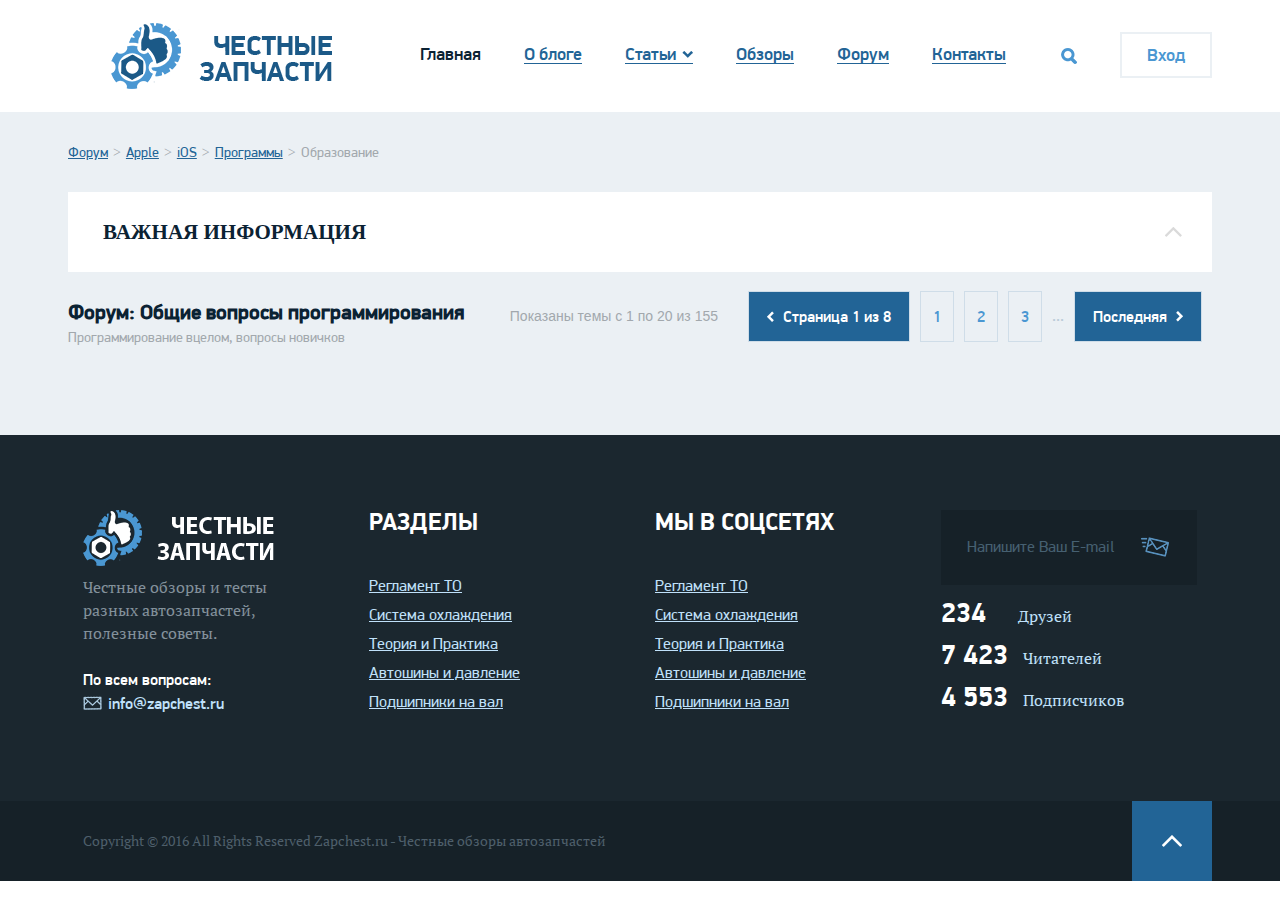
==== forum-lvl2.html @ 83e3230d "add some arrow in forum-main, pageproofs forum-lvl2" ====
<!DOCTYPE html>
<head class="no-js" lang="en">
    <meta charset="utf-8">
    <meta name="viewport" content="width=device-width, initial-scale=1.0">
    <meta name="description" content="">
    <meta name="author" content="Dmitry Dadeco">
    <link rel="shortcut icon" href="">
    <title>Честные запчасти</title>
    <link rel="stylesheet" href="css/bootstrap.min.css">
    <link rel="stylesheet" href="css/fonts.css">
    <link rel="stylesheet" href="css/style.css">
    <link rel="stylesheet" href="css/media.css">
</head>
<body>

    <div id="wrapper">
        <div class="sticky-anchor"></div>
        <menu>
            <div class="container">
                <div class="row">
                    <div class="col-lg-3 col-xs-12 forfix"><a href="#" class="logo"><img src="img/logo.png" alt="Честные запчасти"></a></div>
                    <div class="col-lg-7 col-md-8 col-sm-2 col-xs-5 nav">
                        <ul class="">
                            <li class="current"><a href="#" class="active">Главная</a></li>
                            <li><a href="#">О блоге</a></li>
                            <li><a href="#" class="article">Статьи</a></li>
                            <li><a href="#">Обзоры</a></li>
                            <li><a href="#">Форум</a></li>
                            <li><a href="#">Контакты</a></li>
                        </ul>
                    </div>
                    <div class="col-lg-1 col-md-2 col-sm-8 col-xs-3 forfixsearch">
                        <a href="#" class="search-icon"></a>
                        <input type="text" name="search" class="what-search" placeholder="Что ищем?">
                    </div>
                    <div class="col-lg-1 col-md-2 col-sm-2 col-xs-4 pad-enter">
                        <a href="#" class="enter">Вход</a>
                    </div>
                </div>
            </div>
        </menu>
        <section class="forum-main forum-lvltwo">
            <div class="container">
                <nav class="row">
                    <ul>
                        <li><a href="#">Форум</a></li>
                        <li><a href="#">Apple</a></li>
                        <li><a href="#">iOS</a></li>
                        <li><a href="#">Программы</a></li>
                        <li class="current"><a href="#">Образование</a></li>
                    </ul>
                </nav>
                <article class="row important-info">
                    <h3 class="title">Важная информация</h3>
                </article>
                <div class="row forum-title">
                    <div class="forum-name">
                        <h3>Форум: Общие вопросы программирования</h3>
                        <p>Программирование вцелом, вопросы новичков</p>
                    </div>
                    <div class="pagination clearfix">
                        <p class="show">Показаны темы с 1 по 20 из 155</p>
                        <ul>
                            <li><a href="#"><span class="arrow"></span> Страница 1 из 8</a></li>
                            <li><a href="#">1</a></li>
                            <li><a href="#">2</a></li>
                            <li><a href="#">3</a></li>
                            <li>...</li>
                            <li><a href="#">Последняя <span class="arrow"></span></a></li>
                        </ul>
                            <div ></div>
                    </div>
                </div>
            </div>
        </section>
        <footer>
            <div class="container">
                <div class="row fot">
                    <div class="col-lg-3 col-sm-6 col-xs-12 pad-r">
                        <a href="#" class="logo"><img src="img/logo-footer.png"></a>
                        <span class="logo-text">Честные обзоры и тесты разных автозапчастей, полезные советы.</span>
                        <div class="quest">
                            <span class="quest-text">По всем вопросам:</span>
                            <span class="quest-mail">info@zapchest.ru</span>
                        </div>
                    </div>
                    <div class="col-lg-3 col-sm-6 col-xs-12">
                        <div class="title">Разделы</div>
                        <div class="list">
                            <ul>
                                <li><a href="#">Регламент ТО</a></li>
                                <li><a href="#">Система охлаждения</a></li>
                                <li><a href="#">Теория и Практика</a></li>
                                <li><a href="#">Автошины и давление</a></li>
                                <li><a href="#">Подшипники на вал</a></li>
                            </ul>
                        </div>
                    </div>
                    <div class="col-lg-3 col-sm-6 col-xs-12">
                        <div class="title">Мы в соцсетях</div>
                        <div class="list">
                            <ul>
                                <li><a href="#">Регламент ТО</a></li>
                                <li><a href="#">Система охлаждения</a></li>
                                <li><a href="#">Теория и Практика</a></li>
                                <li><a href="#">Автошины и давление</a></li>
                                <li><a href="#">Подшипники на вал</a></li>
                            </ul>
                        </div>
                    </div>
                    <div class="col-lg-3 col-sm-6 col-xs-12">
                        <input type="email" name="email" id="email" placeholder="Напишите Ваш E-mail">
                        <div class="friend num-info"><span class="num">234</span><span class="whom">Друзей</span></div>
                        <div class="reader num-info"><span class="num">7 423</span><span class="whom">Читателей</span></div>
                        <div class="subscribers num-info"><span class="num">4 553</span><span class="whom">Подписчиков</span></div>
                    </div>
                </div>
            </div>
        </footer>
        <div class="copyright">
            <div class="container">
                <div class="row">
                    <div class="col-xs-12">Copyright © 2016 All Rights Reserved Zapchest.ru - Честные обзоры автозапчастей</div>
                    <a href="#wrapper" id="top"></a>
                </div>
            </div>
        </div>

    <script src="js/jquery-1.12.3.min.js"></script>
  <script src="js/main.js"></script>
</body>
</html>
---- css/fonts.css ----
@font-face {
	font-family: "pfdindisplaypro-med";
	src: url("../fonts/pfdindisplaypro-med.eot");
	src: url("../fonts/pfdindisplaypro-med.eot?#iefix")format("embedded-opentype"),
	url("../fonts/pfdindisplaypro-med.ttf") format("truetype");
	font-style: normal;
	font-weight: normal;
}
@font-face {
	font-family: "pfdindisplaypro-bold";
	src: url("../fonts/pfdindisplaypro-bold.eot");
	src: url("../fonts/pfdindisplaypro-bold.eot?#iefix")format("embedded-opentype"),
	url("../fonts/pfdindisplaypro-bold.ttf") format("truetype");
	font-style: normal;
	font-weight: normal;
}
@font-face {
	font-family: "pfdindisplaypro-reg";
	src: url("../fonts/pfdindisplaypro-reg.eot");
	src: url("../fonts/pfdindisplaypro-reg.eot?#iefix")format("embedded-opentype"),
	url("../fonts/pfdindisplaypro-reg.ttf") format("truetype");
	font-style: normal;
	font-weight: normal;
}
@font-face {
	font-family: "PTF55F";
	src: url("../fonts/PTF55F.eot");
	src: url("../fonts/PTF55F.eot?#iefix")format("embedded-opentype"),
	url("../fonts/PTF55F.ttf") format("truetype");
	font-style: normal;
	font-weight: normal;
}
@font-face {
	font-family: "MyriadPro-Bold";
	src: url("../fonts/MyriadPro/MyriadPro-Bold.otf");
	src: url("../fonts/MyriadPro/MyriadPro-Bold.eot");
	src: url("../fonts/MyriadPro/MyriadPro-Bold.eot?#iefix")format("embedded-opentype"),
	url("../fonts/MyriadPro/MyriadPro-Bold.ttf") format("truetype");
	font-style: normal;
	font-weight: normal;
}
@font-face {
	font-family: "fontawesome-webfont";
	src: url("../fonts/fontawesome-webfont.eot");
	src: url("../fonts/fontawesome-webfont.eot?#iefix")format("embedded-opentype"),
	url("../fonts/fontawesome-webfont.ttf") format("truetype");
	font-style: normal;
	font-weight: normal;
}
@font-face {
	font-family: "FontAwesome";
	src: url("../fonts/FontAwesome.eot");
	src: url("../fonts/FontAwesome.eot?#iefix")format("embedded-opentype"),
	url("../fonts/FontAwesome.ttf") format("truetype");
	font-style: normal;
	font-weight: normal;
}
---- css/style.css ----
html {
  font-family: sans-serif; /* 1 */
  -ms-text-size-adjust: 100%; /* 2 */
  -webkit-text-size-adjust: 100%; /* 2 */
}
body {
  margin: 0;
}
article,
aside,
details, /* 1 */
figcaption,
figure,
footer,
header,
main, /* 2 */
menu,
nav,
section,
summary { /* 1 */
  display: block;
}
audio,
canvas,
progress,
video {
  display: inline-block;
}
audio:not([controls]) {
  display: none;
  height: 0;
}
progress {
  vertical-align: baseline;
}

template,
[hidden] {
  display: none;
}
a {
  background-color: transparent;
}

a:active,
a:hover {
  outline-width: 0;
}
abbr[title] {
  border-bottom: none;
  text-decoration: underline;
  text-decoration: underline dotted;
}
b,
strong {
  font-weight: inherit;
}
b,
strong {
  font-weight: bolder;
}
dfn {
  font-style: italic;
}
h1 {
  font-size: 2em;
  margin: 0.67em 0;
}
mark {
  background-color: #ff0;
  color: #000;
}
small {
  font-size: 80%;
}
sub,
sup {
  font-size: 75%;
  line-height: 0;
  position: relative;
  vertical-align: baseline;
}
sub {
  bottom: -0.25em;
}

sup {
  top: -0.5em;
}
img {
  border-style: none;
}
svg:not(:root) {
  overflow: hidden;
}
code,
kbd,
pre,
samp {
  font-family: monospace, monospace;
  font-size: 1em; }
figure {
  margin: 1em 40px;
}
hr {
  box-sizing: content-box; /* 1 */
  height: 0; /* 1 */
  overflow: visible; /* 2 */
}
button,
input,
select,
textarea {
  font: inherit;
}
optgroup {
  font-weight: bold;
}
button,
input,
select {
  overflow: visible;
}
button,
input,
select,
textarea {
  margin: 0;
}
button,
select {
  text-transform: none;
}
button,
[type="button"],
[type="reset"],
[type="submit"] {
  cursor: pointer;
}
[disabled] {
  cursor: default;
}
button,
html [type="button"],
[type="reset"],
[type="submit"] {
  -webkit-appearance: button;
}
button::-moz-focus-inner,
input::-moz-focus-inner {
  border: 0;
  padding: 0;
}
button:-moz-focusring,
input:-moz-focusring {
  outline: 1px dotted ButtonText;
}
fieldset {
  border: 1px solid #c0c0c0;
  margin: 0 2px;
  padding: 0.35em 0.625em 0.75em;
}
legend {
  box-sizing: border-box;
  color: inherit;
  display: table;
  max-width: 100%;
  padding: 0;
  white-space: normal;
}
textarea {
  overflow: auto;
}
[type="checkbox"],
[type="radio"] {
  box-sizing: border-box;
  padding: 0;
}
[type="number"]::-webkit-inner-spin-button,
[type="number"]::-webkit-outer-spin-button {
  height: auto;
}
[type="search"] {
  -webkit-appearance: textfield;
}
[type="search"]::-webkit-search-cancel-button,
[type="search"]::-webkit-search-decoration {
  -webkit-appearance: none;
}
a, a:hover, a:focus {
  text-decoration: none;
}
body {
  overflow-x:hidden;
}
#wrapper {
  background: #ebf0f4;
  width: 100%;
  height: 100%;

}
menu {
  background: #fff;
  min-height: 112px;
  margin:0;
  padding-left: 0;
}
.logo {
  padding: 23px 28px 23px;
  display: block;
}
menu ul {
  padding: 0;
  margin-top:45px;
  float: right;
}
menu ul li {
  float: left;
  list-style: none;
  margin-right: 43px;
}
menu ul li:last-child {
  margin-right: 0;
}
menu ul li a {
  color: #226496;
  font-family: pfdindisplaypro-med;
  font-size: 18px;
  line-height: 18px;
  display: block;
  border-bottom: 1px solid #226496;
}
menu ul li a.article {
  background: url(../img/arrow-bottom.png) no-repeat center right;
  padding-right: 17px;
}
menu ul li:first-child a, menu ul li:first-child a:hover, menu ul li:first-child a:focus {
  border-bottom: transparent 1px solid;
}
menu ul li a.active,menu ul li a.active:hover,menu ul li a.active:focus {
  color: #0b2233;
}
menu ul li a:hover {
  color: #4a97d2;
  border-bottom: 1px solid #4a97d2;
}
.search-icon {
  width: 16px;
  height: 16px;
  background: url(../img/search-icon.png);
  margin:48px auto 5px;
  display: block;
}
.enter {
  font-family: pfdindisplaypro-med;
  display: block;
  padding: 8px 0;
  border: 2px solid #ebf0f4;
  color:#4a97d2;
  font-size: 18px;
  text-align: center;
  margin-top: 32px;
  width: 92px;
  float: right;
}
.enter:hover {
  background: #ebf0f4;
  color:#4a97d2;
}
.pad-enter {
  padding: 0 0 0 4px;
}
.info {
  background: #226496;
  min-height: 80px;
  width: 100%;
  padding-top: 14.5px;
}
.info .number.pad {
  padding-left: 35px;

}
.info .number {
  font-family: pfdindisplaypro-bold;
  font-size: 35px;
  color: #fff;
  padding-left: 10px;
}
.info .subscribers {
  font-family: pfdindisplaypro-reg;
  font-size: 16px;
  color: #c0e1fa;
  padding: 12px;
}
.nopad-l {
  padding: 0;
}
#email {
  font-family: pfdindisplaypro-reg;
  font-size: 16px;
  color: #fff;
  background: #1b5987 url(../img/message-icon.png) no-repeat right 28px center;
  border:none;
  padding:29px;
  margin-top: -14px;
  width: 100%;
}
.nopad {
  padding:0;
}

section.wrap-main-news {
  width: 100%;
  min-height: 819px;
}
.header-bg {
  position: absolute;
  /*left: 50%;
  margin-left:-961px;*/
  left: 0;
  right: 0;
  margin: auto;
}
.main-news{
  padding:45px 80px 0 80px;
  color: #fff;
}
.main-news .user, .main-news .clock {
  font-family: "pfdindisplaypro-reg";
  font-size: 16px;
  display: inline-block;
}
.main-news .clock {
  background: url(../img/clock.png) no-repeat left center;
  padding-left: 25px;
}
.main-news .user {
  background: url(../img/user.png) no-repeat left center;
  padding-left: 25px;
  margin-left: 25px;
}
.main-news a:hover {
  color: #50adf2;
}
.main-news a {
  font-family: "pfdindisplaypro-med";
  font-size: 43px;
  line-height: 43px;
  color: #fff;
  text-decoration: underline;
}
.main-news .text {
  font-family: "PTF55F", regular;
  font-size: 20px;
  display: block;
  margin-top: 30px;
}
.main-news .bottom {
  margin:45px 0;
}
.main-news .bottom a {
  font-family: "pfdindisplaypro-reg";
  font-size: 17px;
  margin-right:20px;
}
.main-news .bottom .left {
  float: left;
  height: 43px;
}
.main-news .bottom .right {
  float: right;
  height: 43px;
}
.main-news .bottom .right span {
  display: inline-block;
  text-align: right;
  margin-right:15px;
  font-family: "pfdindisplaypro-reg";
  font-size: 17px;
  padding: 9.5px 0;
}
.main-news .bottom .chat {
  background: url(../img/chat.png) no-repeat left center;
  width: 40px;
}
.main-news .bottom .eye {
  background: url(../img/eye.png) no-repeat left center;
  width: 50px;
}
.wrap-news {
  color: #000;
  font-family: "pfdindisplaypro-reg";
  font-size: 16px;
  margin-top:-320px;
}
.wrap-news main {
  width: 72%;
  float: left;
}
.wrap-news main .photo {
  height:247px;
  color: #a2a8ad;
  position: relative;
  overflow:hidden;
}
.wrap-news main .photo img {
  width: 100%;
}
.wrap-news main .wrap-CU {
  background: #fff;
  padding: 10px 20px 0;
  display: inline-block;
  position: absolute;
  bottom: 0;
  left: 5%;
}

.wrap-news main .photo .user, .wrap-news main .photo .clock {
  font-family: "pfdindisplaypro-reg";
  font-size: 16px;
  display: inline-block;
}
.wrap-news main .photo .clock {
  background: url(../img/clock-grey.png) no-repeat left center;
  padding-left: 25px;
}
.wrap-news main .photo .user {
  background: url(../img/user-grey.png) no-repeat left center;
  padding-left: 25px;
  margin-left: 25px;
}
.wrap-news main .text {
  padding: 25px 60px 0;
}
.wrap-news main .text h3 a {
  font-family: "pfdindisplaypro-med";
  font-size: 23px;
  line-height: 23px;
  color: #000;
  text-decoration: underline;
}
.wrap-news main .text h3 a:hover {
  color: #4a96d2;
}
.wrap-news main .text .text-info {
  font-size: 17px;
  font-family: "PTF55F";
  display: inline-block;
}

.wrap-news main .text .bottom {
  margin:45px 0;
  color: #a2a8ad;
}
.wrap-news main .text .bottom a {
  font-family: "pfdindisplaypro-reg";
  font-size: 17px;
  margin-right:20px;
  color: #226496;
  text-decoration: underline;
}
.wrap-news main .text .bottom a:hover {
  color: #4a97d2;
}
.wrap-news main .text .bottom .left {
  float: left;
  height: 43px;
}
.wrap-news main .text .bottom .right {
  float: right;
  height: 43px;
}
.wrap-news main .text .bottom .right span {
  display: inline-block;
  text-align: right;
  margin-right:15px;
  font-family: "pfdindisplaypro-reg";
  font-size: 17px;
  /*padding: 9.5px 0;*/
}
.wrap-news main .text .bottom .chat {
  background: url(../img/chat-grey.png) no-repeat left center;
  width: 40px;
}
.wrap-news main .text .bottom .eye {
  background: url(../img/eye-grey.png) no-repeat left center;
  width: 50px;
}
.news-block {
  padding-bottom: 80px;
  background: #fff;
  margin-bottom:25px;
}
.wrap-news aside {
  width: 25%;
  float: right;
}
.wrap-news aside a,.wrap-news aside {
  font-family: "pfdindisplaypro-reg";

}
aside .rubric,aside .forum {
  padding: 33px 35px;
  background: #fff;
}
.wrap-news aside .title {
  font-family: "pfdindisplaypro-bold";
  font-size: 24px;
  line-height: 24px;
  font-weight: bold;
  text-transform: uppercase;

}
.wrap-news aside ul {
  list-style: none;
  padding-left: 2px;
}
.wrap-news aside .rubtic-list ul li {
  margin-bottom: 15px;
}
.wrap-news aside ul li a {
  color: #1b5987;
  text-decoration: underline;
}
.wrap-news aside ul li a:hover {
 color: #4a97d2
}
.wrap-news aside .forum {
  margin-top:20px;
}
.wrap-news aside .forum-list .date {
  color: #a2a8ad;
  font-size: 16px;
}
.wrap-news aside .forum-list {
  font-size: 18px;
}
.wrap-news aside .forum-list ul li {
  margin-bottom:25px;
}
.wrap-news aside .forum-list ul li:last-child {
  margin-bottom: 0;
}
.wrap-news aside .all-themes {
  display: block;
  color: #fff;
  font-family: "pfdindisplaypro-med";
  font-size: 18px;
  line-height: 18px;
  background: #226496;
  padding: 28px 42px;
  text-align: center;
}
.wrap-news aside .all-themes:hover {
  background: #4b97d3;
}
.wrap-news main .prev {
  color: #fff;
  background: #226496 url(../img/arrow-left.png) no-repeat left+13px center;
  padding:15px 25px 15px 32px;
  margin-top: 5px;
  display: inline-block;
  font-family: "pfdindisplaypro-med";
  font-size: 18px;
  line-height: 18px;
}
.wrap-news main .prev:hover {
  background: #4b97d3 url(../img/arrow-left.png) no-repeat left+13px center;
}
footer {
  background: #1b272f;
  padding:75px 0;
  margin-top: 63px;
}
footer .logo {
  padding: 0 0 10px 0;
}
footer .logo-text {
  font-family: "PTF55F", regular;
  font-size: 16px;
  color: #83919b;
  display: inline-block;
}
footer .quest {
  font-family: "pfdindisplaypro-med";
  font-size: 16px;
  line-height: 16px;
  margin-top: 27px;
}
footer .quest span {
  display: inline-block;
  width: 100%;
  margin-bottom: 8px;
}
footer .quest .quest-text {
  color: #fff;
}
footer .quest .quest-mail {
  color: #c0e1fa;
  background: url(../img/message-icon1.png) no-repeat left center;
  padding-left: 25px;
}
footer .title {
  font-family: "pfdindisplaypro-bold";
  font-size: 24px;
  line-height: 24px;
  color: #fff;
  text-transform: uppercase;
}
footer .list {
  margin-top:42px;
}
footer .list a {
  font-family: "pfdindisplaypro-reg";
  font-size: 16px;
  line-height: 16px;
  color: #c0e1fa;
  text-decoration: underline;
}
footer .list a:hover {
  color: #fff;
}
footer .list ul {
  list-style: none;
  padding: 0;
}
footer .list ul li {
  margin-bottom: 9px;
}
footer .pad-r {
  padding-right:65px;
}
footer .num-info {
  color: #fff;
}
footer #email {
  background: #162128 url(../img/message-icon.png) no-repeat right 28px center;
  color: #466071;
  margin-top: 0;
  padding:26px;
  min-width: 250px;
}
#email::-webkit-input-placeholder {color:#6da1ca;}
#email::-moz-placeholder          {color:#6da1ca;}/* Firefox 19+ */
#email:-moz-placeholder           {color:#6da1ca;}/* Firefox 18- */
#email:-ms-input-placeholder      {color:#6da1ca;}
footer #email::-webkit-input-placeholder {color:#466071;}
footer #email::-moz-placeholder          {color:#466071;}/* Firefox 19+ */
footer #email:-moz-placeholder           {color:#466071;}/* Firefox 18- */
footer #email:-ms-input-placeholder      {color:#466071;}
input[type="email"]:focus,input[type="text"]:focus { outline: none; }
footer .num-info:first-child {
  margin-top: 20px;
}
footer .num-info {
  margin-top: 13px;
}
footer .num {
  font-family: "pfdindisplaypro-bold";
  font-size: 28px;
  line-height: 28px;
  color: #fff;
  min-width: 62px;
  display: inline-block;
}
footer .whom {
  color: #c0e1fa;
  font-family: "PTF55F", regular;
  font-size: 16px;
  line-height: 16px;
  padding-left: 15px;
  display: inline-block;
}
.copyright {
  background: #162128;
  min-height: 80px;
  color: #4e5f6b;
  font-size: 14px;
  font-family: "PTF55F", regular;
  line-height: 14px;
  padding: 33px 0;
}
.copyright .container {
  position: relative;
}
#top {
  width: 80px;
  height: 80px;
  background: #226496 url(../img/arrow-top.png) no-repeat center;
  position: absolute;
  right: 0;
  top:-33px;
  display: block;
}
#top:hover {
  background: #4b97d3 url(../img/arrow-top.png) no-repeat center;
}
menu.fixed{
  position: fixed;
  top: 0;
  left: 0;
  right: 0;
  z-index: 99;
  min-height: 80px;
  height: 80px;
}
menu.fixed .pad-enter {
  display: none;
}
menu.fixed .nav {
  margin-left: -200px;
}
menu.fixed .logo {
  padding: 15px 0 0 0;
}
menu.fixed ul {
  margin-top:30px;
}
.what-search {
  display: none;
}
menu.fixed .what-search {
  display: block;
  height: 80px;
  width: 360px;
  background: #f4f8fb url(../img/search-icon.png) no-repeat right+25px center;
  border: none;
  font-family: pfdindisplaypro-reg;
  font-size: 16px;
  padding-left: 25px;
}

menu.fixed .what-search::-webkit-input-placeholder {color:#c9ced1;}
menu.fixed .what-search::-moz-placeholder          {color:#c9ced1;}/* Firefox 19+ */
menu.fixed .what-search:-moz-placeholder           {color:#c9ced1;}/* Firefox 18- */
menu.fixed .what-search:-ms-input-placeholder      {color:#c9ced1;}


.wrap-news-title {
  padding:0 80px 0 80px;
  color: #fff;
  min-height: 819px;
  position: relative;
}
.wrap-news-title .title {
  padding: 50px 70px 0;
  text-align: center;
  position: relative;
  z-index: 4;
}
.wrap-news-title a:hover {
  color: #50adf2;
}
.wrap-news-title a {
  font-family: "pfdindisplaypro-med";
  font-size: 43px;
  line-height: 43px;
  color: #fff;
}
.wrap-news-title img.wrap-news-title-bg {
  position: absolute;
  /*left: 50%;
  margin-left: -987px; */
  left: 0;
  right: 0;
  margin: auto;
}
.wrap-news-title img.ligft {
  position: absolute;
  bottom: 0;
  left: 0;
  height: 30%;
  width: 100%;
}
.wrap-news-detail {
  margin-top: -511px;
  position: relative;
  z-index: 5;
}
.wrap-news-detail-bg {
  background: #fff;
  padding: 0;
}
.wrap-news-detail .news-info {
  color: #a2a8ad;
  padding: 20px 0;
  border-bottom: 1px solid #eaeaea;
  text-align: center;
  font-family: "pfdindisplaypro-reg";
  font-size: 16px;
}
.wrap-news-detail .news-info span {
  display: inline-block;
}
.wrap-news-detail .news-info .clock {
  background: url(../img/clock-grey.png) no-repeat left center;
  padding-left: 25px;
}

.wrap-news-detail .news-info .user {
  background: url(../img/user-grey.png) no-repeat left center;
  padding-left: 25px;
  margin-left: 25px;
}
.wrap-news-detail .news-info .chat {
  background: url(../img/chat-grey.png) no-repeat left center;
  padding-left: 25px;
  margin-left: 25px;
}
.wrap-news-detail .news-info .eye {
  background: url(../img/eye-grey.png) no-repeat left center;
  padding-left: 25px;
  margin-left: 25px;
}
.wrap-news-detail .text {
  font-family: "PTF55F";
  color: #0b2233;
  font-size: 18px;
  padding: 40px 60px;
}
.wrap-news-detail .bottom {
  border-top: 1px solid #eaeaea;
  border-bottom: 1px solid #eaeaea;
  padding: 20px 60px;
}
.wrap-news-detail .bottom  .right img {
  max-width: 100%;
      margin-top: -5px;
}
.wrap-news-detail .bottom .left {
  float: left;
}
.wrap-news-detail .bottom .left a {
  font-family: "pfdindisplaypro-reg";
  font-size: 17px;
  margin-right: 20px;
  color: #226496;
  text-decoration: underline
}
.wrap-news-detail .bottom .left a:hover {
  color: #4a97d2;
}
.wrap-news-detail .bottom .right {
  float: right;
}
.wrap-news-detail .comment {
  padding: 20px 60px;
  border-bottom: 1px solid #eaeaea;
}
.wrap-news-detail .comment .label {
  font-family: pfdindisplaypro-bold;
  font-size: 24px;
  text-transform: uppercase;
  width: 100%;
  text-align: left;
  display: inline-block;
  font-weight: bold;
  padding: 30px 0;
}
.wrap-news-detail .comment .form {
  width: 100%;
  display: inline-block;
  font-family: pfdindisplaypro-reg;
  font-size: 16px;
}
.wrap-news-detail .comment .form input, .wrap-news-detail .comment .form textarea {
  border: 1px solid #ebf0f4;
  color: #000;
  padding: 7px 15px 7px;
  resize: none;
}
.wrap-news-detail .comment .form textarea:focus {
  outline: none;
}
.wrap-news-detail .comment .form input:nth-child(2) {
  margin-left: 15px;
  margin-right: 10px;
}
.wrap-news-detail .comment .form input::-webkit-input-placeholder {color:#d7dadd;}
.wrap-news-detail .comment .form input::-moz-placeholder          {color:#d7dadd;}/* Firefox 19+ */
.wrap-news-detail .comment .form input:-moz-placeholder           {color:#d7dadd;}/* Firefox 18- */
.wrap-news-detail .comment .form input:-ms-input-placeholder      {color:#d7dadd;}
.wrap-news-detail .comment .form textarea {
  width: 100%;
  height: 135px;
  margin-top:15px;
}
.wrap-news-detail .comment .form a {
  color: #226496;
  text-decoration: underline;
}
.wrap-news-detail .comment .form a:hover {
  color: #4a97d2;
}
.wrap-news-detail .comment .form input[type="checkbox"] + label {
  cursor: pointer;
}
.wrap-news-detail .comment .form input[type="checkbox"]:not(checked) {
  position: absolute;
  opacity: 0;
  margin-left: 15px;
}
.wrap-news-detail .comment .form input[type="checkbox"]:not(checked) + label {
  position: relative; /* будем позиционировать псевдочекбокс относительно label */
  padding-left: 40px; /* оставляем слева от label место под псевдочекбокс */
}
/* Оформление второй части чекбокса в выключенном состоянии (переключатель). */
.wrap-news-detail .comment .form input[type="checkbox"]:not(checked) + label:after {
  content: '';
  position: absolute;
  top: -2px;
  left: 2px;
  width: 22px;
  height: 22px;
  background: #FFF;
  border: 1px solid #ebf0f4;
}
/* Сдвигаем переключатель чекбокса, когда он включен. */
.wrap-news-detail .comment .form input[type="checkbox"]:checked + label:after {
  background: #fff url(../img/ok-icon.png) no-repeat center;
}
.wrap-news-detail .comment .form input[type="submit"] {
  color: #fff;
  background: #226496;
  padding: 15px 25px;
  margin-top: 5px;
  display: inline-block;
  font-family: "pfdindisplaypro-med";
  font-size: 18px;
  line-height: 18px;
}

.wrap-news-detail .comment .form input[type="submit"]:hover {
  background: #4b97d3;
}
.wrap-news-detail .comment .left {
  float: left;
  font-family: pfdindisplaypro-bold;
  font-size: 24px;
  font-weight: bold;
}
.wrap-news-detail .comment .left a {
  color: #4a97d2;
}
.wrap-news-detail .comment .left a:hover {
  color: #226496;
}
.wrap-news-detail .comment .right {
  float: right;
  font-family: pfdindisplaypro-reg;
  font-size: 16px;

}
.wrap-news-detail .comment .right a {
  color: #226496;
  display: inline-block;
  padding-right: 15px;
  background: url(../img/arrow-bottom.png) no-repeat center right;
}
.wrap-news-detail .comment .right a:hover {
  color: #4a97d2;
}
.wrap-news-detail .comment  .comment-info {
  padding: 20px 0;
  margin-top:20px;
  display: inline-block;
  width: 100%;
}
.comments {
  padding: 20px 60px;
  color: #a2a8ad;
  border-bottom: 1px solid #eaeaea;
  font-family: "pfdindisplaypro-reg";
  font-size: 16px;
}
.comments .comments-info div {
  display: inline-block;
}
.comments .comments-info .name {
  margin-left: 15px;
}
.comments .comments-info .clock {
  background: url(../img/clock-grey.png) no-repeat left center;
  padding-left: 25px;
  margin-left: 25px;
}
.comments .comments-wrap .comments-wrap-com {
  font-family: "PTF55F";
  font-size: 18px;
  line-height: 24px;
  color: #0b2233;
  padding: 20px 80px;
}
.comments .comments-wrap .comments-wrap-com a {
  color: #226496;
  text-decoration: underline;
  display: inline-block;
  margin-top:20px;
}
.comments .comments-wrap .comments-wrap-com a:hover {
  color: #4a97d2;
}
.comments .comments-wrap .answer {
  padding: 20px 0 20px 80px;
}
.similar-articles {
  padding: 50px 0 0 0;
}
.similar-articles-wrap {
  padding: 0;
}
.similar-articles .title {
  font-family: "MyriadPro-Bold";
  font-size: 24px;
  font-weight: bold;
  text-transform: uppercase;
  text-align: center;
  padding-bottom: 25px;
}
.similar-articles ul {
  padding: 0;
  list-style: none;
  text-align: justify;
}
.similar-articles ul li {
  width: 32%;
  display: inline-block;
}

.similar-articles ul li .litle-text {
  display: block;
  background: #fff;
  width: 100%;
  padding: 15px 50px;
  color: #0b2233;
  text-align: center;
  text-decoration: underline;
}
.similar-articles ul li .litle-text:hover {
  color: #4a97d2;
}
.similar-articles ul li img {
  width: 100%;
}
.similar-articles ul li.helper {
  width: 100%;
  height: 0;
  visibility: hidden;
}
section.wrap-main-news {
  position: relative;
  overflow: hidden;
}
.main-news {
  z-index: 3;
  position: relative;
}
.bg-light {
  background: url(../img/ligft.png) no-repeat center bottom;
  position: absolute;
  -webkit-background-size: 100% 100%;
  background-size: 100% 40%;
  width: 100%;
  height: 100%;
  z-index: 2;
  left:0;
}
.wrap-news {
  position: relative;
  z-index: 4;
}
.forum-main nav {
  padding: 30px 0;
}
.forum-main nav a {
  font-family: pfdindisplaypro-reg;
  font-size: 1em;
  text-decoration: underline;
  color: #226496;
}
.forum-main nav a:hover {
  text-decoration: none;
}
.forum-main nav ul {
  margin: 0;
  padding: 0;
  list-style: none;
}
.forum-main nav ul li {
  float: left;
}
.forum-main nav ul li::after {
  content: ">";
  font-family: "fontawesome-webfont";
  color: #a2a8ad;
  position: relative;
  margin: 0 5px;
}
.forum-main nav ul li:last-child::after {
  display: none;
}
.forum-main nav ul li.current a {
  color: #a2a8ad;
  text-decoration: none;
}
.forum-main {
  color: #0b2233;
}
.forum-main .important-info .title {
  font-family: "MyriadPro-Bold";
  font-size: 1.5em;
  text-transform: uppercase;
  margin: 0;
  display: block;
  width: 100%;
  border-bottom: 1px solid #eaeaea;
  padding: 25px 35px;
}
.forum-main .important-info .text {
  padding: 5px 35px 15px;
  display: block;
}
.forum-main .important-info p, .forum-main .important-info a {
  font-family: "PTF55F";
  font-size: 1.125em;
}
.forum-main .important-info a {
  color: #226496;
  text-decoration: underline;
}
.forum-main .important-info a:hover {
  text-decoration: none;
}
.forum-main article {
  background: #fff;
}
.forum-main .last-info {
  margin-top:25px;
}
.forum-main .last-info article {
  width: 49%;
}
.forum-main .last-info article:first-child {
  float: left;
}
.forum-main .last-info article:last-child {
  float: right;
}

.forum-main .last-info article .title {
  font-family: "MyriadPro-Bold";
  font-size: 1.5em;
  text-transform: uppercase;
  margin: 0;
  display: block;
  width: 100%;
  border-bottom: 1px solid #eaeaea;
  padding: 25px 35px;
}
.forum-main .last-info article .note {
  padding: 25px 35px;
  border-bottom: 1px solid #eaeaea;
}
.forum-main .last-info article .note .note-title a {
  font-family: "pfdindisplaypro-med";
  font-size: 1.25em;
  text-decoration: underline;
  color: #0b2233;
}
.forum-main .last-info article .note .note-title a:hover,.forum-main .last-info article .note .last-message a:hover, .forum-main .last-info article .note .category a:hover {
  text-decoration: none;
}
.forum-main .last-info article .note .last-message {
  font-family: "PTF55F";
  font-size: 1.125em;
}
.forum-main .last-info article .note .last-message a, .forum-main .last-info article .note .category a {
  color: #226496;
  text-decoration: underline;
}
.forum-main .last-info article .note .category {
  color: #a2a8ad;
  font-family: pfdindisplaypro-reg;
}
.forum-main .last-info article .note .category a {
  font-family: pfdindisplaypro-reg;
  margin-right:15px;
}
.forum-main .last-info article .note  .note-comments,.forum-main .last-info article .note .note-views {
  display: inline-block;
  position: relative;
  padding-left: 18px;
}
.forum-main .last-info article .note .note-views {
  margin-left: 10px;
}
.forum-main .last-info article .note .note-comments::before {
  content: "";
  background: url(../img/chat-grey.png);
  width: 18px;
  height: 18px;
  position: absolute;
  top:0;
  bottom: 0;
  margin: auto;
  left: -8px;
}
.forum-main .last-info article .note .note-views::before {
  content: "";
  background: url(../img/eye-grey.png);
  width: 18px;
  height: 11px;
  position: absolute;
  top:0;
  bottom: 0;
  margin: auto;
  left: -8px;
}
.forum-main .last-info article .note .time-send {
  font-family: pfdindisplaypro-reg;
  color: #a2a8ad;
}
.forum-main .last-info article .note-info-short {
  font-family: pfdindisplaypro-reg;
  font-size: 1.125em;
}
.forum-main .last-info article .time-send-info {
  margin-right:15px;
}
.forum-lvltwo {
  color: #0b2233;
}
.forum-lvltwo .important-info .title {
  border-bottom: none;
}
.forum-lvltwo .forum-title {
  padding: 25px 0;
}
.forum-lvltwo .forum-title .forum-name {
  float: left;
}
.forum-lvltwo .forum-title .forum-name h3 {
  font-family: pfdindisplaypro-med;
  font-size: 1.5em;
  margin: 0;
}
.forum-lvltwo .forum-title .forum-name p {
  font-family: pfdindisplaypro-reg;
  color: #a2a8ad;
  margin: 0;
}
.forum-lvltwo .forum-title .pagination {
  float: right;
  margin-top: 9px;
}
.forum-lvltwo .forum-title .pagination .show {
  color: #a2a8ad;
  float: left;
  display: block;
  margin:0;
  margin-right: 30px;
}
.forum-lvltwo .forum-title .pagination ul {
  margin: 0;
  padding: 0;
  list-style: none;
  float: right;
}
.forum-lvltwo .forum-title .pagination ul li {
  float: left;
  margin-right: 10px;
  color: #bbcbd8;
  font-family: "pfdindisplaypro-bold";
}
.forum-lvltwo .forum-title .pagination ul li a {
  font-family: "pfdindisplaypro-med";
  font-size: 1.125em;
  color: #4a97d2;
  padding: 15px 12px;
  border: 1px solid #cfdde8;
}
.forum-lvltwo .forum-title .pagination ul li a:hover {
  background: #d9dee2;
}
.forum-lvltwo .forum-title .pagination ul li:first-child a {
  color: #fff;
  padding: 15px 18px;
  background: #226496;
}

.forum-lvltwo .forum-title .pagination ul li:first-child a:hover {
  background: #4b97d3;
}
.forum-lvltwo .forum-title .pagination ul li:first-child .arrow {
  margin-right: 5px;
}
.forum-lvltwo .forum-title .pagination ul li a .arrow {
  background: url(../img/arrow-left-pag.png);
  display: inline-block;
  width: 7px;
  height: 11px;
}
.forum-lvltwo .forum-title .pagination ul li:last-child a {
  color: #fff;
  padding: 15px 18px;
  background: #226496;
}

.forum-lvltwo .forum-title .pagination ul li:last-child a:hover {
  background: #4b97d3;
}
.forum-lvltwo .forum-title .pagination ul li:last-child a .arrow {
  -moz-transform: rotate(180deg); /* Для Firefox */
    -ms-transform: rotate(180deg); /* Для IE */
    -webkit-transform: rotate(180deg); /* Для Safari, Chrome, iOS */
    -o-transform: rotate(180deg); /* Для Opera */
    transform: rotate(180deg);
    margin-left:5px;
}
.forum-main article {
  position: relative;
}
.forum-main article::after {
  content: "";
  background: url(../img/big-arrow.png);
  width: 17px;
  height: 10px;
  position: absolute;
  top: 35px;
  right: 30px;
}
---- css/media.css ----
@media screen and (min-width:1980px)  {
.container {
	width: 1980px;
}
menu ul li a {
	font-size: 27px;
}
.info .subscribers {
	font-size: 41px;
}
.info .subscribers {
	font-size: 26px;
}
#email {
	font-size: 23px;
	margin-top:-15px;
}
.enter {
	font-size: 24px;
}
.main-news .user, .main-news .clock {
	font-size: 24px;
}
.main-news a {
	font-size: 58px;
}
.main-news .text {
	font-size: 25px;
}
.main-news .bottom a {
	font-size: 21px;
}
.main-news .bottom .right span {
	font-size: 22px;
}
.main-news .bottom .chat {
	width: 49px
}
.main-news .bottom .eye {
	font-size: 58px;
}
.wrap-news main .photo .user, .wrap-news main .photo .clock {
	font-size: 25px;
}
.wrap-news main .text h3 a {
	font-size: 34px;
}
.wrap-news main .text .text-info {
	font-size: 25px;
}
.wrap-news main .text .bottom a {
	font-size: 23px;
}
.wrap-news main .text .bottom .right span {
	font-size: 24px;
}
.wrap-news main .text .bottom .eye {
	width: 62px;
}
.wrap-news aside .title {
	font-size: 34px;
}
.wrap-news aside ul li a {
	font-size: 24px;
}
.wrap-news aside .all-themes {
	font-size: 25px;
}
.wrap-news main .prev {
	font-size: 25px;
}
footer .logo-text, footer .quest {
	font-size: 24px;
}
footer .title {
	font-size: 29px;
}
footer .list a {
	font-size: 22px;
}
footer .whom {
	font-size: 24px;
}
footer .num {
	font-size: 33px;
}
.copyright {
	font-size: 21px;
}
menu ul {
	float: left;
	margin-left: -105px;
}
.wrap-news main .text .bottom .chat {
	font-size: 52px;
	width: 50px;
}
}
@media screen and (max-width:1200px)  {
.logo {
	padding: 0;
	text-align: center;
	margin: 10px 0;
}
menu ul, .search-icon,.enter {
	margin: 0;
}
menu ul {
	margin-top: 5px;
}
.search-icon {
	margin:8px auto 0;
}
.enter {
	margin-top: -10px;
	margin-bottom: 5px;
}
.nopad-l-m {
	padding-left: 0;
}
.info .number {
	padding-left: 30px;
}
.info .number.pad-m {
	padding-left: 0;
}
footer {
	text-align: center;
}
footer .quest .quest-mail {
	/*background: url(../img/message-icon1.png) no-repeat left+140px center;*/
	width: 160px;
}
footer .pad-r {
	padding-right: 15px
}
footer .fot div:nth-child(1), footer .fot div:nth-child(2){
  margin-bottom: 20px;
}
menu.fixed .forfix {
	width: 10%;
	display: inline-block;
	position: relative;
}
menu.fixed .nav {
	width: 70%;
	display: inline-block;
	position: relative;
	margin-left: -50px;
}
menu.fixed .what-search {
  width: 200px;
}
menu.fixed .logo {padding:7px 0 0 0;}

.forum-lvltwo .forum-title .forum-name {
	float: none;
	text-align: center;
	margin-bottom: 20px;
}
.forum-lvltwo .forum-title .pagination {
	width: 100%;
}
}
@media screen and (max-width:992px)  {
.wrap-news {
	margin-top: -200px;
}
.info .number{
	font-size: 21px;
}
.info .subscribers {
	font-size: 14px;
}
.info {min-height: 62px;}
#email {
	padding: 20px;
}
/* menu mobile*/
	.nav {
		position: relative;
		min-height: 45px;
		margin-bottom: 10px;
	}
	.nav ul {
		width: 100%;
		min-height: 45px;
		min-width: 125px;
		max-width: 125px;
		padding: 5px 0;
		position: absolute;
		top: 0;
		left: 0;
		border: solid 1px #aaa;
		background: #FAFAFA url(../img/icon-menu.png) no-repeat 10px 15px;
		border-radius: 5px;
		box-shadow: 0 1px 2px rgba(0,0,0,.3);
		z-index: 3;
	}
	.nav li {
		display: none; /* скрыть все <li> пункты */
		margin: 0;
		width: 100%;
	}
	.nav .current {
		display: block; /* показывать только текущие активные <li> пункты */
	}
	.nav a {
		display: block;
		padding: 7px 5px 5px 32px;
		text-align: left;
	}
	.nav .current a {
		background: none;
		color: #666;
		padding-left: 40px;
	}

	/* при наведении на пункты меню */
	.nav ul:hover {
		background-image: none;
	}
	.nav ul:hover li {
		display: block;
		margin: 0 0 5px;
	}
	.nav ul:hover .current {
		background: url(images/icon-check.png) no-repeat 10px 7px;
	}
	menu ul {
		margin-top: 0;
	}
	.enter {
		margin-top: 0;
		margin-bottom: 10px;
	}
	.search-icon {
		margin-top: 14px;
	}
	.wrap-news main, .wrap-news aside {
		width: 100%;
	}
	.wrap-news aside {
		margin-top: 40px;
	}
	.wrap-news aside .rubric {
		width: 49.2%;
		float: left;
	}
	.wrap-news aside .forum{
		width: 49.2%;
		float: right;
		margin-top: 0;
	}
	.wrap-news aside .all-themes {
		float: right;
		width: 49.2%;
	}
	menu ul li a.article {
		background: url(../img/arrow-bottom.png) no-repeat center right+10px;
	}

menu.fixed .forfix {
	width: 10%;
	display: inline-block;
	position: relative;
}
menu.fixed .nav {
	width: 20%;
	display: inline-block;
	position: relative;
	margin-left: 150px;
	margin-top:-15px;
}
menu.fixed .forfixsearch {
	width: 30%;
	margin-left: 150px;
}
menu.fixed .what-search {
  width: 200px;
  float: right;
}
menu.fixed .logo {padding:7px 0 0 0;}
.wrap-news-title {
	padding: 0 40px;
}
}
@media screen and (max-width:768px)  {
	#email {
		margin-top: 0;
	}
	.info .number.pad,.info .number {
		padding-left: 15px;
	}
	.friend {
		padding-top: 10px;
	}
	footer #email {
		width: 50%;
	}
	.wrap-news aside .forum, .wrap-news aside .rubric {
		width: 100%;
		float: left;
		margin-top: 0;
	}
	.wrap-news aside .forum {
		width: 100%;
		margin-top: 20px;
	}
	.wrap-news aside .all-themes {
		width: 100%;
	}
	.wrap-news {
		margin-top: 0px;
	}
menu.fixed .forfix {
	width: 10%;
	display: inline-block;
	position: relative;
}
menu.fixed .nav {
	width: 40%;
	display: inline-block;
	position: relative;
	margin-left: 30%;
	margin-top:-15px;
}
menu.fixed .forfixsearch {
	width: 40%;
	margin-left: 150px;
	display: none;
}
menu.fixed .what-search {
  width: 250px;
  float: right;
}
menu.fixed .logo {padding:7px 0 0 0;}
.search-icon {float: right;}
.wrap-news-detail .comment .form input, .wrap-news-detail .comment .form textarea {
	width: 100%;
	margin-bottom: 20px;
}
.wrap-news-detail .comment .form input:nth-child(2) {
	margin-left:0;
}
.wrap-news-detail {
  margin-top: -311px;
}
.wrap-news-title {
	padding:0;
}
.wrap-news-title .title {
	padding:20px 0 0 0;
}
.wrap-news-detail .text,.wrap-news-detail .bottom,.wrap-news-detail .comment,.comments {
	padding:30px 10px;
}
.similar-articles ul li {
	width: 100%;
	margin-bottom:15px;
}
.wrap-news-detail .bottom .left,.wrap-news-detail .bottom .right {
	clear: both;
	float: none;
	width: 100%;
}
.wrap-news-detail .bottom {
	text-align: center;
}
.wrap-news-detail .bottom  .right img  {
      margin-top: 0;
}
.forum-main .last-info article {width: 100%;}
.forum-main nav ul {padding-left: 15px;}
.forum-main .last-info article .note {text-align: center;}
.forum-lvltwo .forum-title .pagination ul li a {
	display: block;
}
.forum-lvltwo .forum-title .pagination .show, .forum-lvltwo .forum-title .pagination ul {
	float: none;text-align: center;
}
.forum-lvltwo .forum-title .pagination ul {
	margin-top: 10px;
}
.forum-lvltwo .forum-title .pagination ul li {
	float: none;
	display: inline-block;
}
.forum-lvltwo .important-info .title {
	text-align: center;
}
}
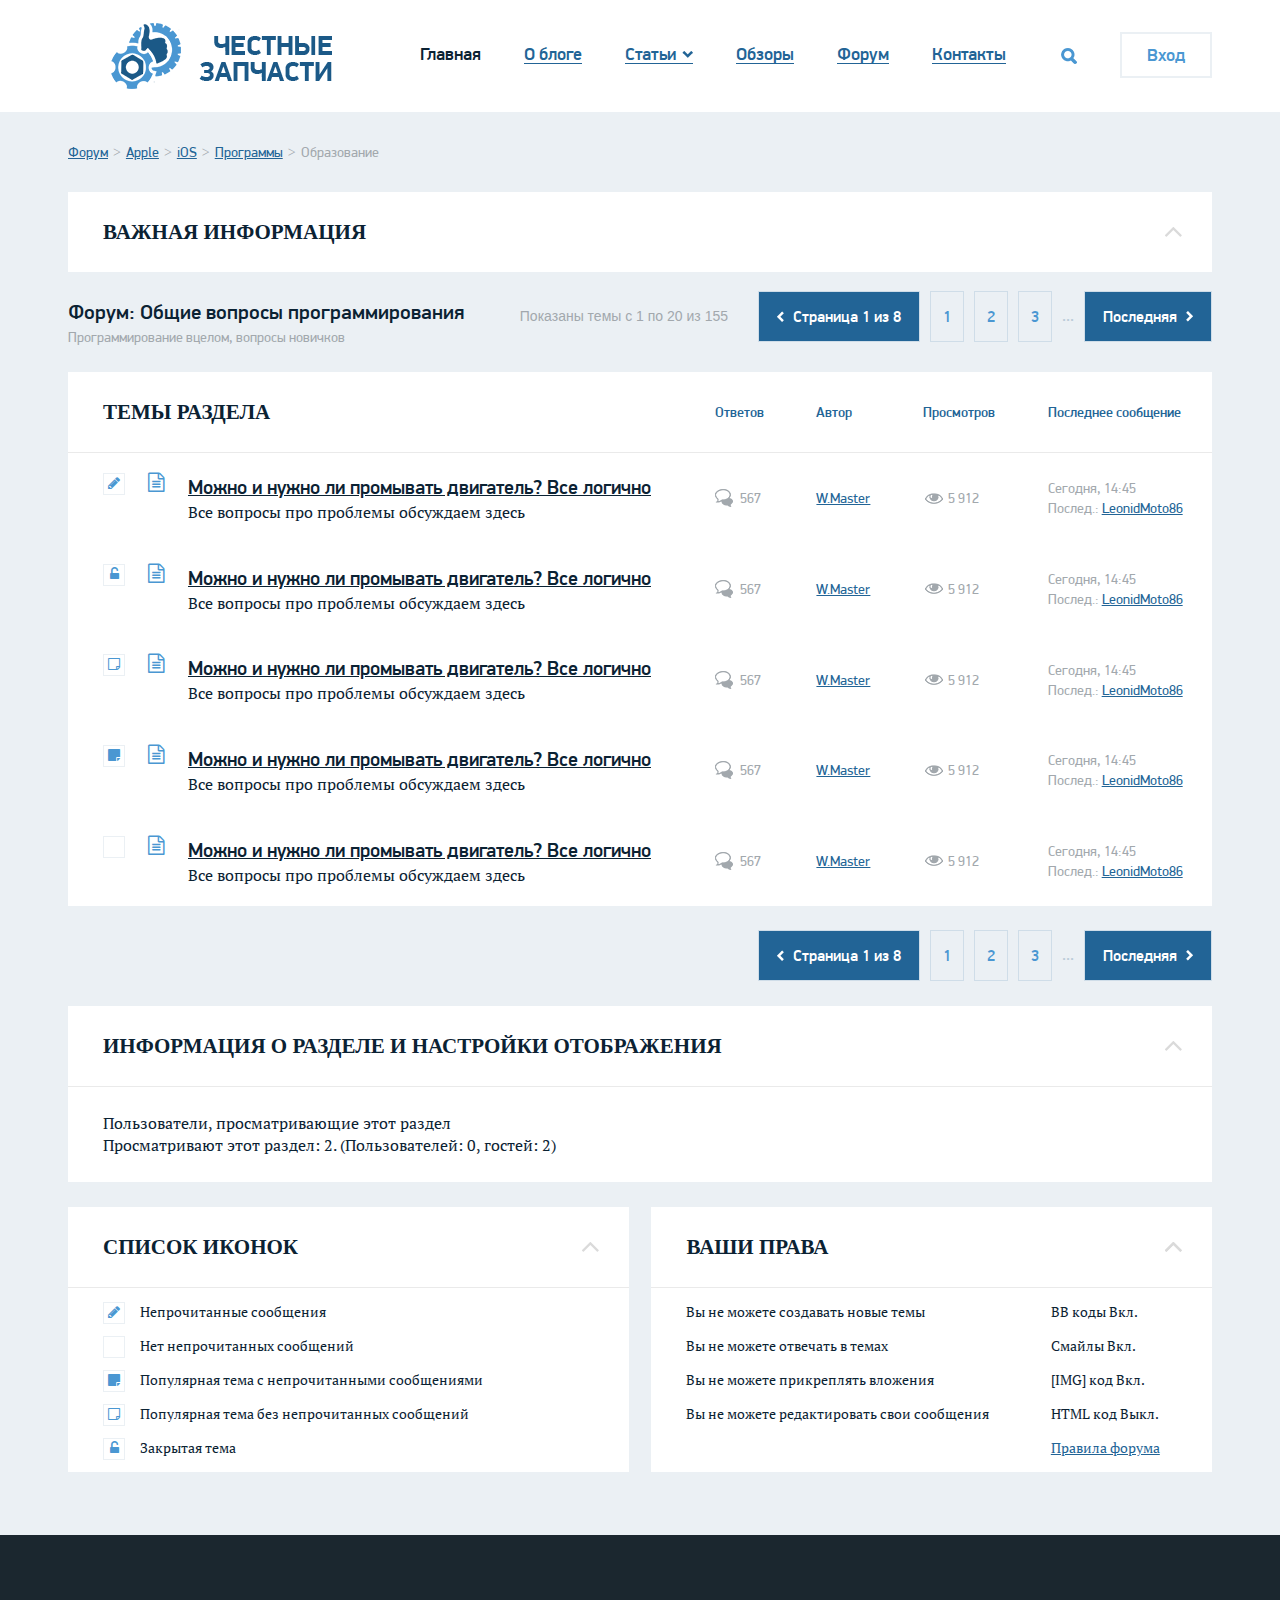
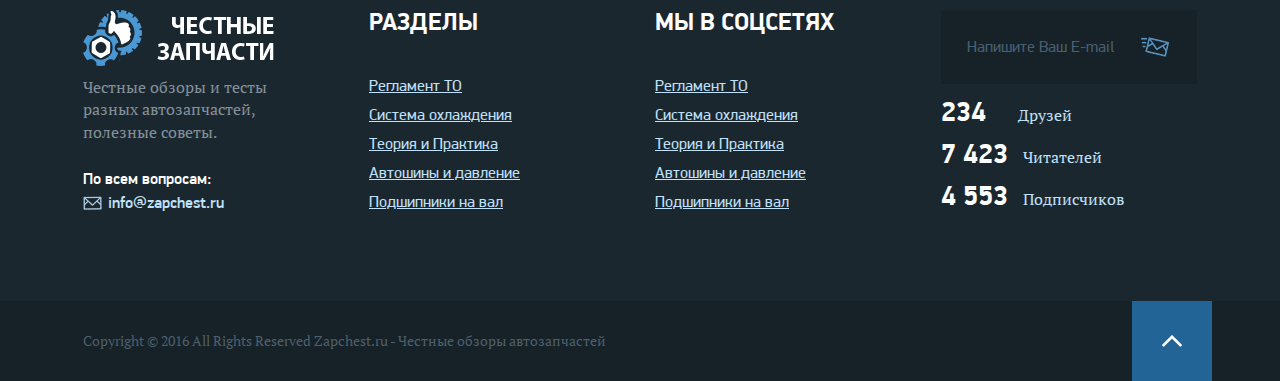
==== commit 25b332c6: "forum-lvl2" ====
--- a/forum-lvl2.html
+++ b/forum-lvl2.html
@@ -7,6 +7,7 @@
     <link rel="shortcut icon" href="">
     <title>Честные запчасти</title>
     <link rel="stylesheet" href="css/bootstrap.min.css">
+    <link rel="stylesheet" href="css/font-awesome.min.css">
     <link rel="stylesheet" href="css/fonts.css">
     <link rel="stylesheet" href="css/style.css">
     <link rel="stylesheet" href="css/media.css">
@@ -61,16 +62,176 @@
                     <div class="pagination clearfix">
                         <p class="show">Показаны темы с 1 по 20 из 155</p>
                         <ul>
-                            <li><a href="#"><span class="arrow"></span> Страница 1 из 8</a></li>
+                            <li><a href="#"><span class="arrow"></span> <span class="hidden-xs">Страница 1 из 8</span></a></li>
                             <li><a href="#">1</a></li>
                             <li><a href="#">2</a></li>
                             <li><a href="#">3</a></li>
                             <li>...</li>
-                            <li><a href="#">Последняя <span class="arrow"></span></a></li>
+                            <li><a href="#"><span class="hidden-xs">Последняя</span> <span class="arrow"></span></a></li>
                         </ul>
                             <div ></div>
                     </div>
                 </div>
+                <div class="row themes-topic">
+                    <table>
+                        <tr class="header">
+                            <td><h3 class="title">Темы раздела</h3></td>
+                            <td>Ответов</td>
+                            <td>Автор</td>
+                            <td>Просмотров</td>
+                            <td>Последнее сообщение</td>
+                        </tr>
+                        <tr>
+                            <td>
+                                <i class="fa fa-pencil icon" aria-hidden="true"></i>
+                                <i class="fa fa-file-text-o" aria-hidden="true"></i><span class="title-theme">
+
+                                    <a href="#">Можно и нужно ли промывать двигатель? Все логично</a><br>
+                                    <span class="description">Все вопросы про проблемы обсуждаем здесь</span>
+                                </span>
+
+                            </td>
+                            <td><span class="answers">567</span></td>
+                            <td><a href="#" class="author">W.Master</a></td>
+                            <td><span class="views">5 912</span></td>
+                            <td>
+                                <span class="last-message">Сегодня, 14:45<br>
+                                Послед.: <a href="#">LeonidMoto86</a></span>
+                            </td>
+                        </tr>
+                        <tr>
+                            <td>
+                                <i class="fa fa-unlock-alt icon" aria-hidden="true"></i>
+                                <i class="fa fa-file-text-o" aria-hidden="true"></i><span class="title-theme">
+
+                                    <a href="#">Можно и нужно ли промывать двигатель? Все логично</a><br>
+                                    <span class="description">Все вопросы про проблемы обсуждаем здесь</span>
+                                </span>
+
+                            </td>
+                            <td><span class="answers">567</span></td>
+                            <td><a href="#" class="author">W.Master</a></td>
+                            <td><span class="views">5 912</span></td>
+                            <td>
+                                <span class="last-message">Сегодня, 14:45<br>
+                                Послед.: <a href="#">LeonidMoto86</a></span>
+                            </td>
+                        </tr>
+                        <tr>
+                            <td>
+                                <i class="fa fa-sticky-note-o icon" aria-hidden="true"></i>
+                                <i class="fa fa-file-text-o" aria-hidden="true"></i><span class="title-theme">
+
+                                    <a href="#">Можно и нужно ли промывать двигатель? Все логично</a><br>
+                                    <span class="description">Все вопросы про проблемы обсуждаем здесь</span>
+                                </span>
+
+                            </td>
+                            <td><span class="answers">567</span></td>
+                            <td><a href="#" class="author">W.Master</a></td>
+                            <td><span class="views">5 912</span></td>
+                            <td>
+                                <span class="last-message">Сегодня, 14:45<br>
+                                Послед.: <a href="#">LeonidMoto86</a></span>
+                            </td>
+                        </tr>
+                        <tr>
+                            <td>
+                                <i class="fa fa-sticky-note icon" aria-hidden="true"></i>
+                                <i class="fa fa-file-text-o" aria-hidden="true"></i><span class="title-theme">
+
+                                    <a href="#">Можно и нужно ли промывать двигатель? Все логично</a><br>
+                                    <span class="description">Все вопросы про проблемы обсуждаем здесь</span>
+                                </span>
+
+                            </td>
+                            <td><span class="answers">567</span></td>
+                            <td><a href="#" class="author">W.Master</a></td>
+                            <td><span class="views">5 912</span></td>
+                            <td>
+                                <span class="last-message">Сегодня, 14:45<br>
+                                Послед.: <a href="#">LeonidMoto86</a></span>
+                            </td>
+                        </tr>
+                        <tr>
+                            <td>
+                                <i class="icon" aria-hidden="true"></i>
+                                <i class="fa fa-file-text-o" aria-hidden="true"></i><span class="title-theme">
+
+                                    <a href="#">Можно и нужно ли промывать двигатель? Все логично</a><br>
+                                    <span class="description">Все вопросы про проблемы обсуждаем здесь</span>
+                                </span>
+
+                            </td>
+                            <td><span class="answers">567</span></td>
+                            <td><a href="#" class="author">W.Master</a></td>
+                            <td><span class="views">5 912</span></td>
+                            <td>
+                                <span class="last-message">Сегодня, 14:45<br>
+                                Послед.: <a href="#">LeonidMoto86</a></span>
+                            </td>
+                        </tr>
+                    </table>
+                </div>
+                <div class="row forum-title forum-footer">
+                    <div class="pagination clearfix">
+                        <ul>
+                            <li><a href="#"><span class="arrow"></span> <span class="hidden-xs">Страница 1 из 8</span></a></li>
+                            <li><a href="#">1</a></li>
+                            <li><a href="#">2</a></li>
+                            <li><a href="#">3</a></li>
+                            <li>...</li>
+                            <li><a href="#"><span class="hidden-xs">Последняя</span> <span class="arrow"></span></a></li>
+                        </ul>
+                            <div ></div>
+                    </div>
+                </div>
+                <article class="row info-setting">
+                    <h3 class="title">Информация о разделе и настройки отображения</h3>
+                    <p>Пользователи, просматривающие этот раздел<br>
+                    Просматривают этот раздел: 2. (Пользователей: 0, гостей: 2)</p>
+                </article>
+                <article class="row list-freedom">
+                    <article class="list">
+                        <h3 class="title">Список иконок</h3>
+                        <p>
+                            <i class="fa fa-pencil icon" aria-hidden="true"></i>
+                            Непрочитанные сообщения
+                        </p>
+                        <p>
+                            <i class="icon" aria-hidden="true"></i>
+                            Нет непрочитанных сообщений
+                        </p>
+                        <p>
+                            <i class="fa fa-sticky-note icon" aria-hidden="true"></i>
+                            Популярная тема с непрочитанными сообщениями
+                        </p>
+                        <p>
+                            <i class="fa fa-sticky-note-o icon" aria-hidden="true"></i>
+                            Популярная тема без непрочитанных сообщений
+                        </p>
+                        <p>
+                            <i class="fa fa-unlock-alt icon" aria-hidden="true"></i>
+                            Закрытая тема
+                        </p>
+                    </article>
+                    <article class="freedom">
+                        <h3 class="title">Ваши права</h3>
+                        <div class="left">
+                            <p>Вы не можете создавать новые темы</p>
+                            <p>Вы не можете отвечать в темах</p>
+                            <p>Вы не можете прикреплять вложения</p>
+                            <p>Вы не можете редактировать свои сообщения</p>
+                        </div>
+                        <div class="right">
+                            <p>BB коды Вкл.</p>
+                            <p>Смайлы Вкл.</p>
+                            <p>[IMG] код Вкл.</p>
+                            <p>HTML код Выкл.</p>
+                            <p><a href="#">Правила форума</a></p>
+                        </div>
+                    </article>
+                </article>
             </div>
         </section>
         <footer>
--- a/css/style.css
+++ b/css/style.css
@@ -1243,6 +1243,7 @@
   font-family: pfdindisplaypro-med;
   font-size: 1.5em;
   margin: 0;
+  font-weight: normal;
 }
 .forum-lvltwo .forum-title .forum-name p {
   font-family: pfdindisplaypro-reg;
@@ -1280,7 +1281,7 @@
   border: 1px solid #cfdde8;
 }
 .forum-lvltwo .forum-title .pagination ul li a:hover {
-  background: #d9dee2;
+  background: #cfdde8;
 }
 .forum-lvltwo .forum-title .pagination ul li:first-child a {
   color: #fff;
@@ -1310,10 +1311,10 @@
   background: #4b97d3;
 }
 .forum-lvltwo .forum-title .pagination ul li:last-child a .arrow {
-  -moz-transform: rotate(180deg); /* Для Firefox */
-    -ms-transform: rotate(180deg); /* Для IE */
-    -webkit-transform: rotate(180deg); /* Для Safari, Chrome, iOS */
-    -o-transform: rotate(180deg); /* Для Opera */
+  -moz-transform: rotate(180deg);
+    -ms-transform: rotate(180deg);
+    -webkit-transform: rotate(180deg);
+    -o-transform: rotate(180deg);
     transform: rotate(180deg);
     margin-left:5px;
 }
@@ -1328,4 +1329,203 @@
   position: absolute;
   top: 35px;
   right: 30px;
+}
+.themes-topic {
+  background: #fff;
+}
+.themes-topic table {
+  width: 100%;
+  color: #0b2233;
+}
+.themes-topic table .header {
+    border-bottom: 1px solid #eaeaea;
+}
+.themes-topic table .header td {
+  text-align: left;
+  font-family: "pfdindisplaypro-med";
+  color: #226496;
+}
+.themes-topic .title {
+    font-family: "MyriadPro-Bold";
+    font-size: 1.5em;
+    text-transform: uppercase;
+    margin: 0;
+    display: block;
+    width: 100%;
+    padding: 25px 0;
+    color: #0b2233;
+}
+.themes-topic table .title-theme a {
+  font-family: "pfdindisplaypro-med";
+  font-size: 1.25em;
+  color: #0b2233;
+  text-decoration: underline;
+}
+.themes-topic table .title-theme a:hover {text-decoration: none;}
+.themes-topic table .title-theme {
+  font-family: "PTF55F";
+  font-size: 1.125em;
+  float: left;
+  display: block;
+}
+.themes-topic table i {
+  color: #4a97d2;
+  float: left
+}
+.themes-topic table i.fa-file-text-o {
+  font-size: 1.375em;
+  margin: 0 23px;
+}
+.themes-topic table i.icon {
+  font-size: 1em;
+  border: 1px solid #ebf0f4;
+  padding: 2px 3px;
+  width: 22px;
+  text-align: center;
+  height: 22px;
+}
+.themes-topic table tr:not(.header) td {
+  padding: 20px 25px;
+}
+.themes-topic table tr td:first-child {
+  padding-left: 35px;
+}
+.themes-topic table tr td .answers {
+  position: relative;
+  display: block;
+  font-family: "pfdindisplaypro-reg";
+  padding-left: 25px;
+  color: #a2a8ad;
+}
+.themes-topic table tr td .answers:before {
+  content: "";
+  background: url(../img/chat-grey.png);
+  width: 18px;
+  height: 18px;
+  position: absolute;
+  left: 0;
+  top: 0;
+  bottom:0;
+  margin: auto;
+}
+.themes-topic table tr td .views {
+  position: relative;
+  display: block;
+  font-family: "pfdindisplaypro-reg";
+  padding-left: 25px;
+  color: #a2a8ad;
+}
+.themes-topic table tr td .views:before {
+  content: "";
+  background: url(../img/eye-grey.png);
+  width: 18px;
+  height: 11px;
+  position: absolute;
+  left: 2px;
+  top: 0;
+  bottom:0;
+  margin: auto;
+}
+.themes-topic table tr td a {
+  font-family: "pfdindisplaypro-reg";
+  color: #226496;
+  text-decoration: underline;
+}
+.themes-topic table tr td a:hover {
+  text-decoration: none;
+}
+.themes-topic table tr td .last-message {
+  font-family: "pfdindisplaypro-reg";
+  color: #a2a8ad;
+}
+.themes-topic table tr td:not(first-child) {
+  padding: 0 25px;
+}
+.forum-lvltwo .forum-footer {
+  margin-top: 5px;
+  margin-bottom: 13px;
+}
+.forum-lvltwo .info-setting {
+  background: #fff;
+  font-family: "PTF55F";
+}
+.forum-lvltwo .info-setting .title {
+    font-family: "MyriadPro-Bold";
+    font-size: 1.5em;
+    text-transform: uppercase;
+    margin: 0;
+    display: block;
+    width: 100%;
+    padding: 25px 35px;
+    border-bottom: 1px solid #eaeaea;
+}
+.forum-lvltwo .info-setting p {
+  font-size: 1.125em;
+  padding: 25px 35px;
+  margin:0;
+}
+.forum-lvltwo .forum-title .pagination ul li:last-child {
+  margin-right:0;
+}
+.forum-lvltwo .list-freedom {
+  font-family: "PTF55F";
+  font-size: 1.125em;
+  margin-top:25px;
+}
+.forum-lvltwo .list-freedom .list, .forum-lvltwo .list-freedom .freedom {
+  width: 49%;
+  background: #fff;
+}
+.forum-lvltwo .list-freedom .list {
+  float: left;
+}
+.forum-lvltwo .list-freedom .freedom {
+  float: right;
+}
+.forum-lvltwo .list-freedom .title {
+    font-family: "MyriadPro-Bold";
+    font-size: 1.5em;
+    text-transform: uppercase;
+    margin: 0;
+    display: block;
+    width: 100%;
+    padding: 25px 35px;
+    border-bottom: 1px solid #eaeaea;
+}
+.forum-lvltwo .list-freedom  i {
+    color: #4a97d2;
+    float: left;
+    margin-left: 35px;
+    margin-right: 15px;
+}
+.forum-lvltwo .list-freedom  i.icon {
+  font-size: 1em;
+  border: 1px solid #ebf0f4;
+  padding: 2px 3px;
+  width: 22px;
+  text-align: center;
+  height: 22px;
+}
+.forum-lvltwo .list-freedom {
+  font-size: 1em;
+}
+.forum-lvltwo .freedom {
+  font-family: "PTF55F";
+}
+.forum-lvltwo .freedom .left {
+  float: left;
+  width: 65%;
+  padding-left:35px;
+}
+.forum-lvltwo .freedom .right {
+  width: 35%;
+  float: right;
+  padding-left:35px;
+}
+.forum-lvltwo .list-freedom a {
+  color: #226496;
+  text-decoration: underline;
+}
+.forum-lvltwo .list-freedom a:hover {
+  text-decoration: none;
 }--- a/css/media.css
+++ b/css/media.css
@@ -94,6 +94,17 @@
 .wrap-news main .text .bottom .chat {
 	font-size: 52px;
 	width: 50px;
+}
+.forum-lvltwo .freedom .left {
+  width: 50%;
+  padding-left:35px;
+}
+.forum-lvltwo .freedom .right {
+  width: 50%;
+  padding-left:35px;
+}
+.forum-lvltwo .list-freedom {
+  font-size: 1.125em;
 }
 }
 @media screen and (max-width:1200px)  {
@@ -160,6 +171,9 @@
 }
 .forum-lvltwo .forum-title .pagination {
 	width: 100%;
+}
+.themes-topic table .title-theme {
+	float: none;
 }
 }
 @media screen and (max-width:992px)  {
@@ -284,6 +298,11 @@
 .wrap-news-title {
 	padding: 0 40px;
 }
+.forum-lvltwo .list-freedom .list {width: 100%;}
+.forum-lvltwo .list-freedom .freedom {
+	width: 100%;
+	margin-top:10px;
+}
 }
 @media screen and (max-width:768px)  {
 	#email {
@@ -389,4 +408,26 @@
 .forum-lvltwo .important-info .title {
 	text-align: center;
 }
+.themes-topic table i {
+	display: none;
+}
+.themes-topic table tr td:nth-child(3) {
+	display: none;
+}
+.themes-topic table tr td:nth-child(5) {
+	display: none;
+}
+.forum-lvltwo .info-setting .title {text-align: center;}
+.forum-main article::after {
+	right: 20px;
+}
+.themes-topic table tr:not(.header) td {
+	padding: 20px 7px;
+}
+.themes-topic table tr td:not(first-child) {
+	padding: 0 5px;
+}
+.themes-topic table tr td:first-child {
+	padding-left: 0;
+}
 }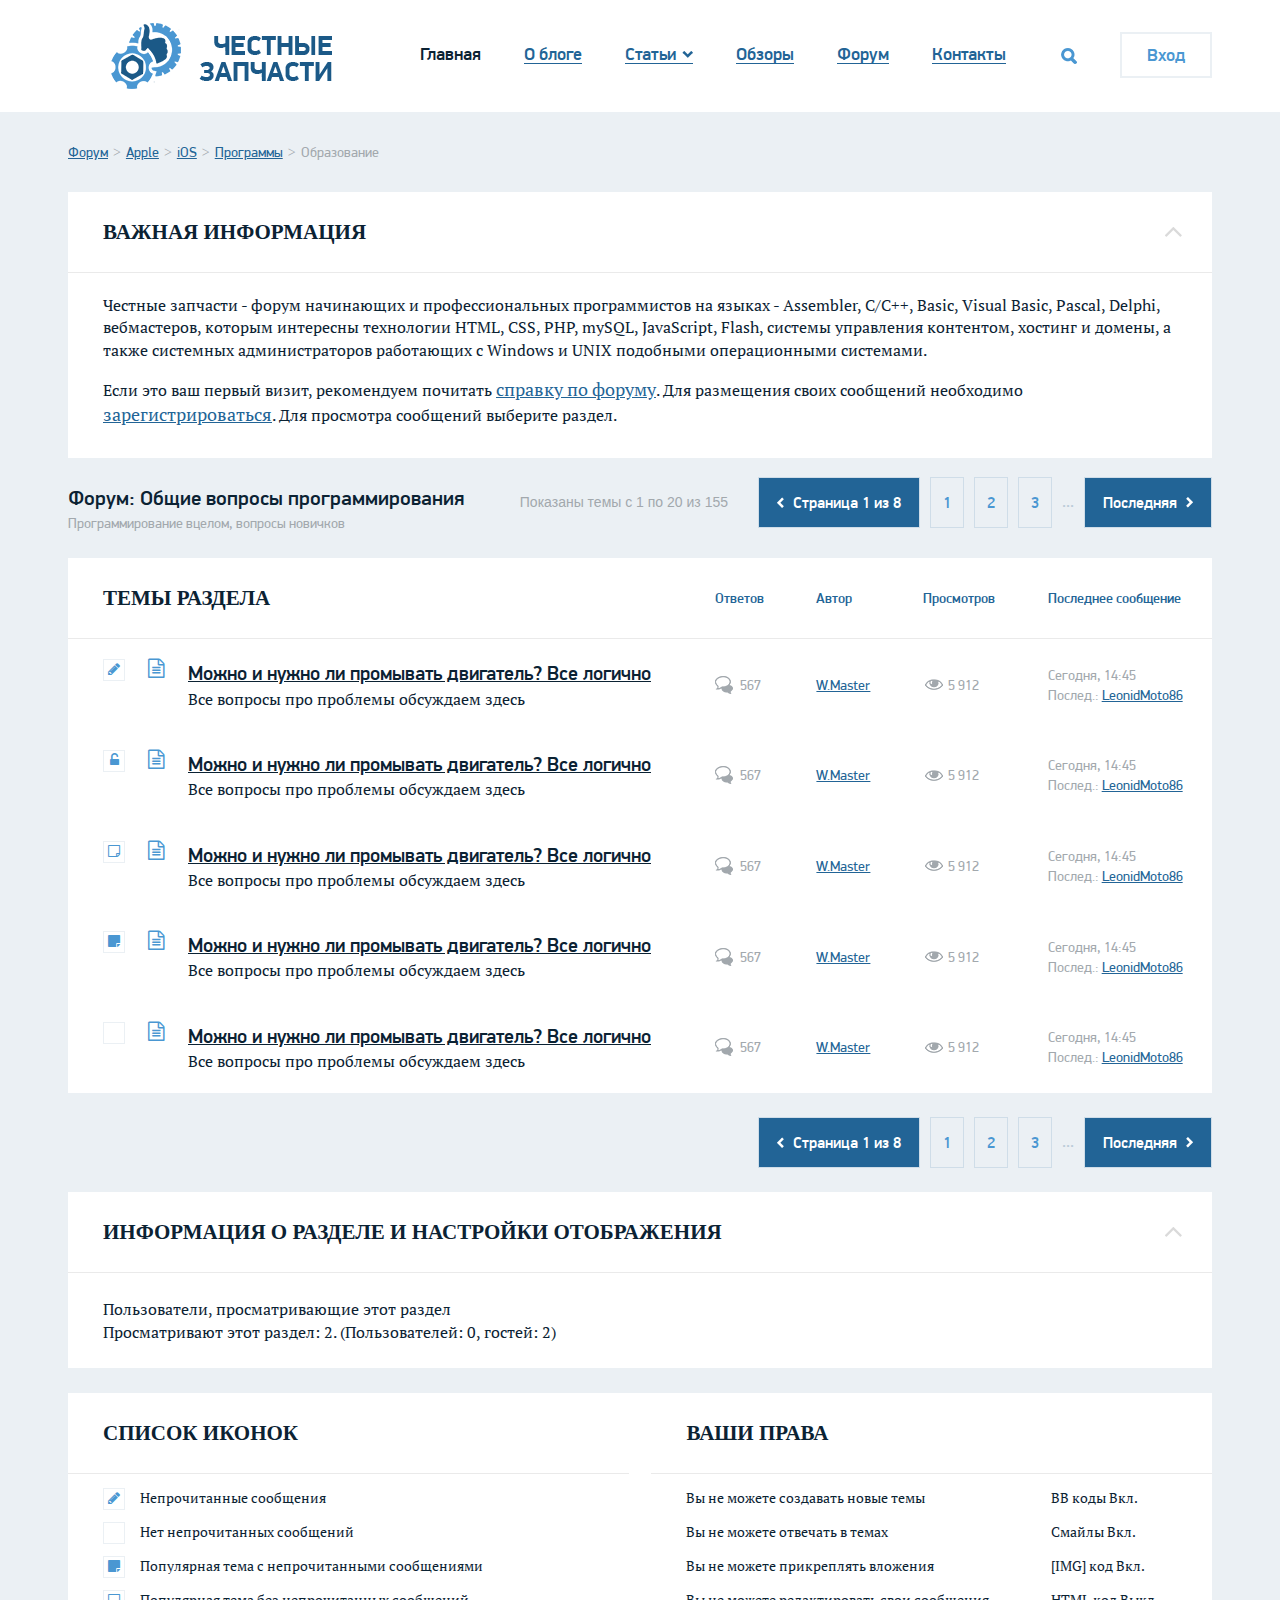
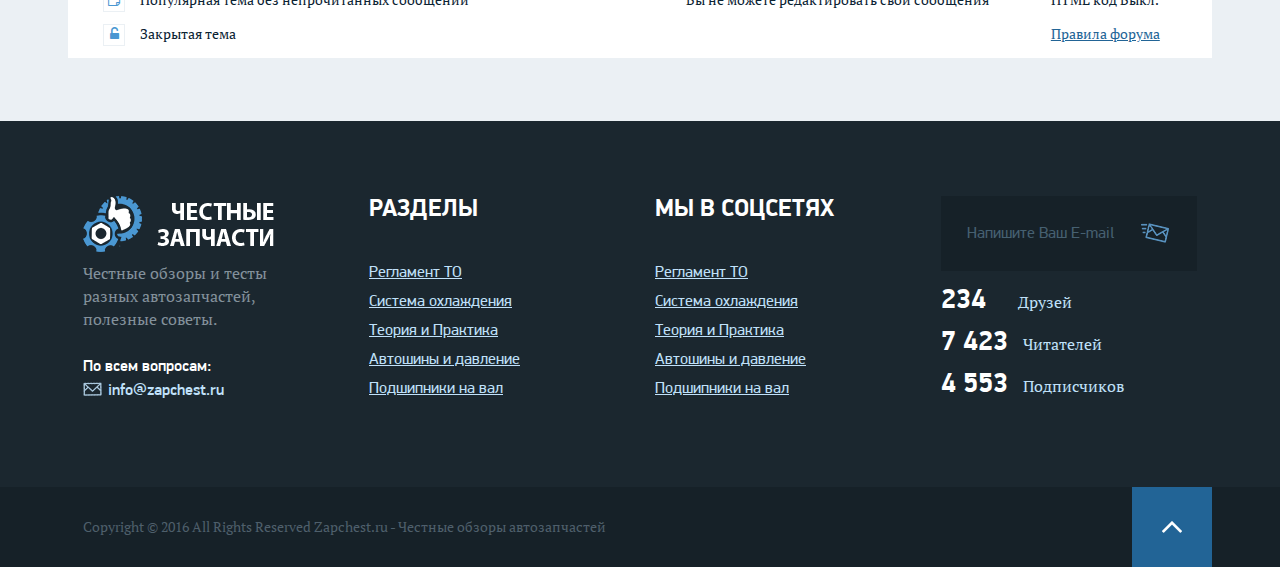
==== commit 9c462acc: "completed arrow hide click" ====
--- a/forum-lvl2.html
+++ b/forum-lvl2.html
@@ -53,6 +53,11 @@
                 </nav>
                 <article class="row important-info">
                     <h3 class="title">Важная информация</h3>
+                    <span class="text textHide">
+                        <p>Честные запчасти - форум начинающих и профессиональных программистов на языках - Assembler, C/C++, Basic, Visual Basic, Pascal, Delphi, вебмастеров, которым интересны технологии HTML, CSS, PHP, mySQL, JavaScript, Flash, системы управления контентом, хостинг и домены, а также системных администраторов работающих с Windows и UNIX подобными операционными системами.</p>
+                        <p>Если это ваш первый визит, рекомендуем почитать <a href="#">справку по форуму</a>. Для размещения своих сообщений необходимо <a href="#">зарегистрироваться</a>. Для просмотра сообщений выберите раздел.</p>
+                    </span>
+                    <div class="hide-block"></div>
                 </article>
                 <div class="row forum-title">
                     <div class="forum-name">
@@ -188,8 +193,9 @@
                 </div>
                 <article class="row info-setting">
                     <h3 class="title">Информация о разделе и настройки отображения</h3>
-                    <p>Пользователи, просматривающие этот раздел<br>
+                    <p class="textHide">Пользователи, просматривающие этот раздел<br>
                     Просматривают этот раздел: 2. (Пользователей: 0, гостей: 2)</p>
+                    <div class="hide-block"></div>
                 </article>
                 <article class="row list-freedom">
                     <article class="list">
--- a/css/style.css
+++ b/css/style.css
@@ -1230,9 +1230,6 @@
 .forum-lvltwo {
   color: #0b2233;
 }
-.forum-lvltwo .important-info .title {
-  border-bottom: none;
-}
 .forum-lvltwo .forum-title {
   padding: 25px 0;
 }
@@ -1320,15 +1317,6 @@
 }
 .forum-main article {
   position: relative;
-}
-.forum-main article::after {
-  content: "";
-  background: url(../img/big-arrow.png);
-  width: 17px;
-  height: 10px;
-  position: absolute;
-  top: 35px;
-  right: 30px;
 }
 .themes-topic {
   background: #fff;
@@ -1528,4 +1516,23 @@
 }
 .forum-lvltwo .list-freedom a:hover {
   text-decoration: none;
+}
+
+.forum-main article .hide-block {
+  background: url(../img/big-arrow.png);
+  width: 17px;
+  height: 10px;
+  position: absolute;
+  top: 35px;
+  right: 30px;
+}
+.forum-main article .hide-block.hide-active {
+  -moz-transform: rotate(180deg); /* Для Firefox */
+    -ms-transform: rotate(180deg); /* Для IE */
+    -webkit-transform: rotate(180deg); /* Для Safari, Chrome, iOS */
+    -o-transform: rotate(180deg); /* Для Opera */
+    transform: rotate(180deg);
+}
+.forum-main article .hide-block:hover {
+  cursor: pointer;
 }